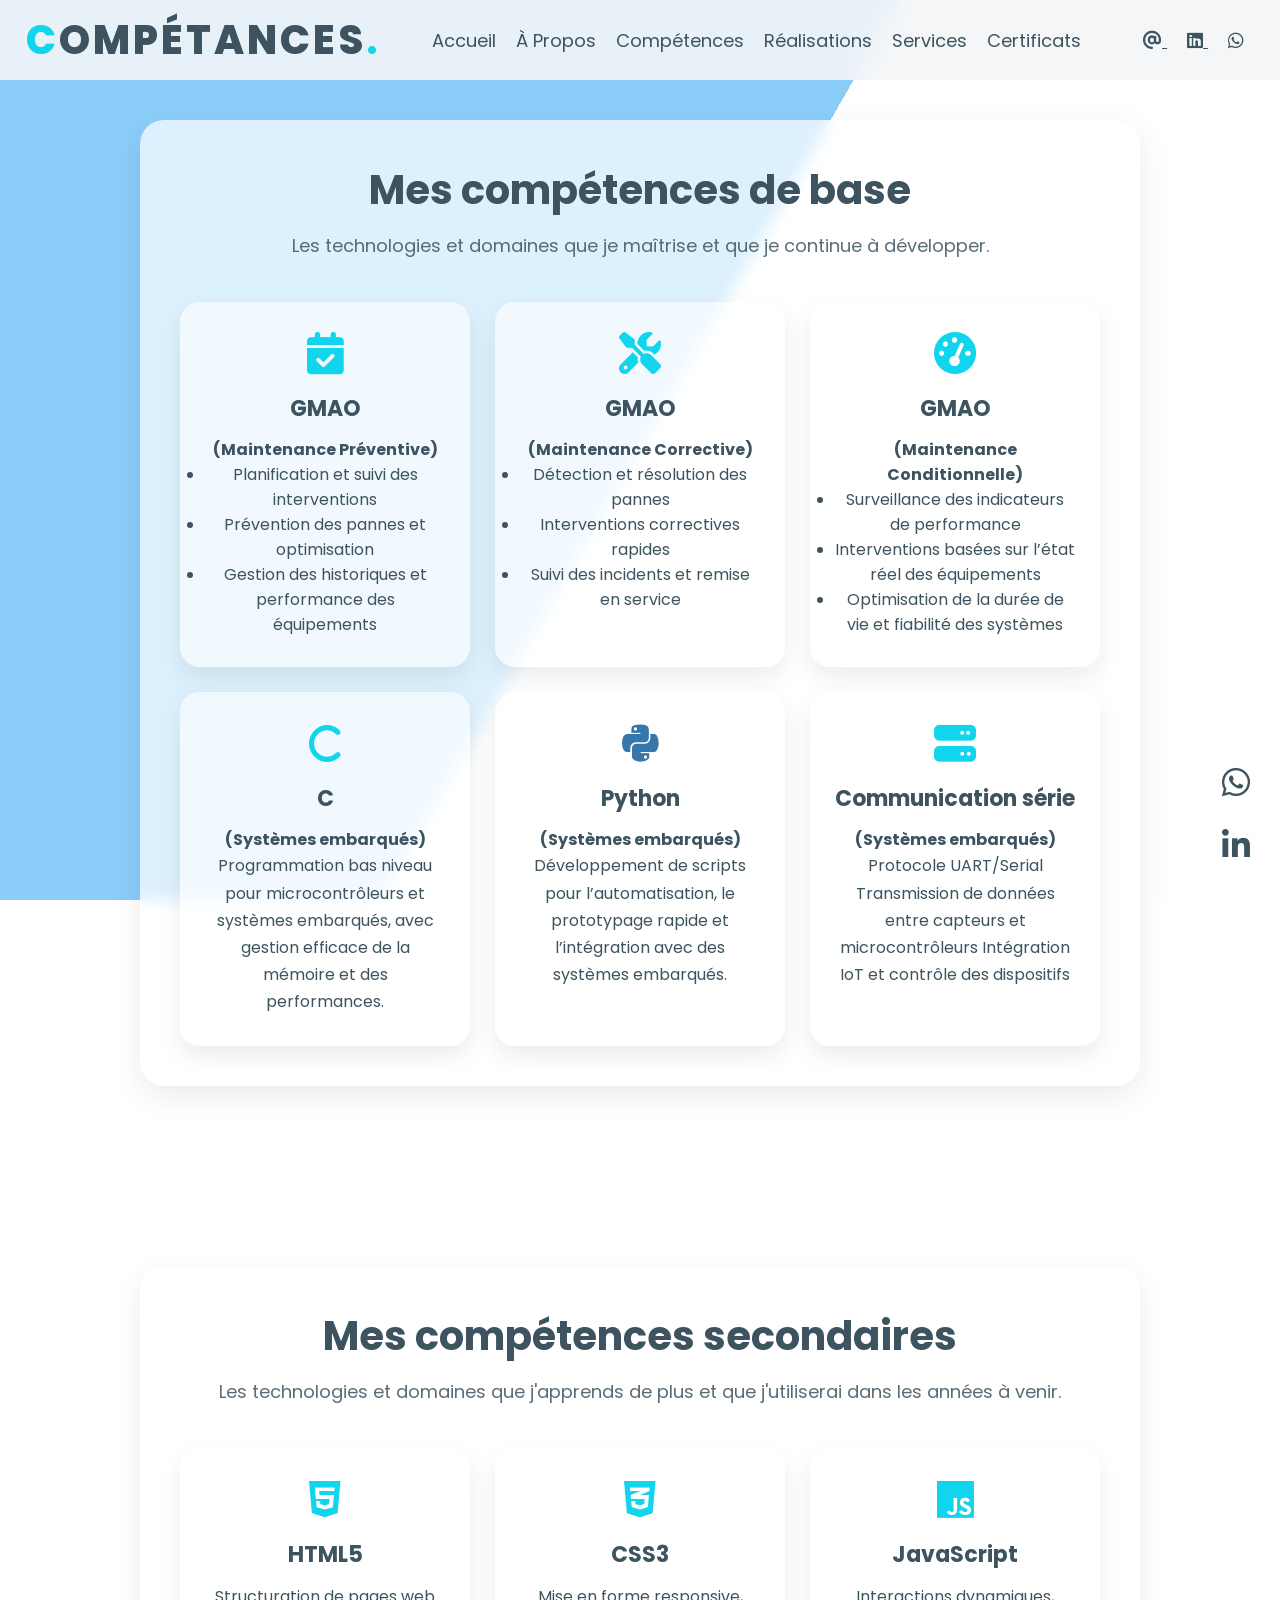
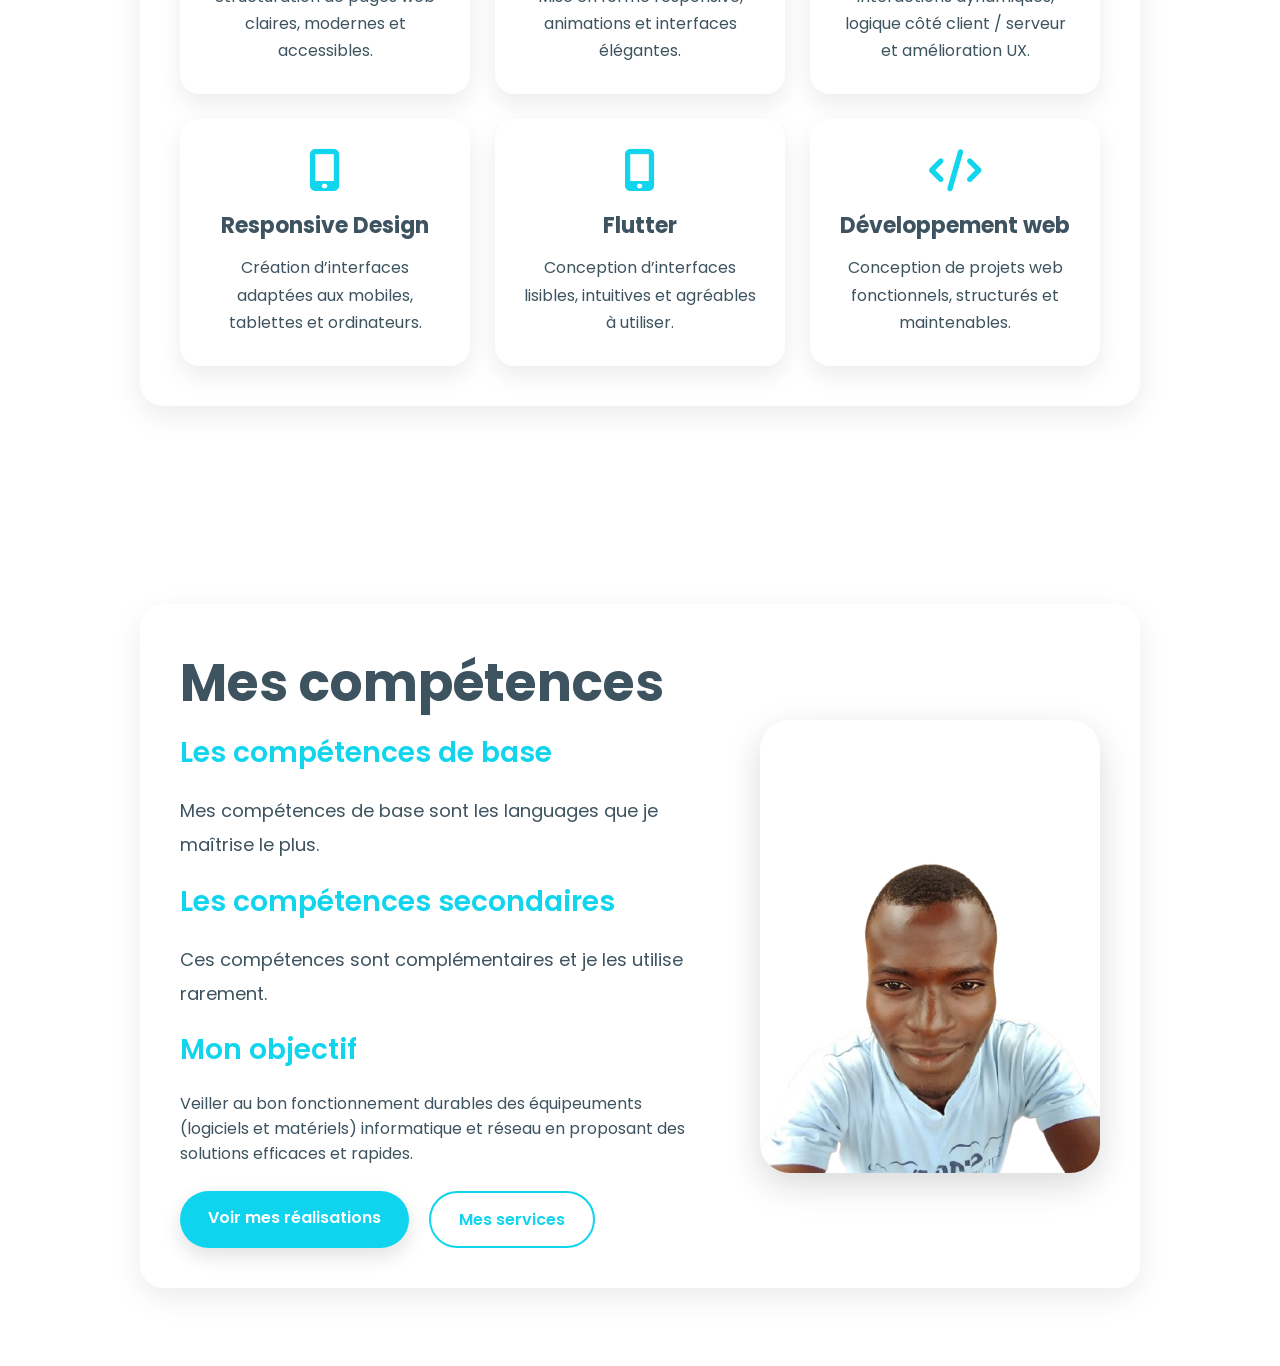
==== competances.html @ d9d0c443 "Initial commit" ====
<!DOCTYPE html>
<html lang="fr">
    <head>
        <meta charset="UTF-8">
        <meta name="viewport" content="width=device-width, initial-scale=1.0">
        <title>Mes compétences</title>

        <link rel="stylesheet"
            href="https://cdnjs.cloudflare.com/ajax/libs/font-awesome/6.4.2/css/all.min.css">
        <link rel="stylesheet" href="style_competances.css">
    </head>
    <body>
        <div class="bg"></div>
        <div class="bg bg2"></div>
        <div class="bg bg3"></div>
        <header class="entete">
            <div class="logo"><span>C</span>ompétances<b>.</b></div>

            <ul class="menu">
                <li><a href="home.html">Accueil</a></li>
                <li><a href="a_Propos.html">À Propos</a></li>
                <li><a href="competances.html">Compétences</a></li>
                <li><a href="realisation.html">Réalisations</a></li>
                <li><a href="services.html">Services</a></li>
                <li><a href="preuves.html">Certificats</a></li>
            </ul>

            <div class="reseaux">
                <a href="https://mail.google.com/mail" aria-label="Email">
                    <i class="fa-solid fa-at"></i>
                </a>
                <a
                    href="https://www.linkedin.com/in/assiongbon-aim%C3%A9-kpodar-089682370"
                    aria-label="LinkedIn">
                    <i class="fab fa-linkedin"></i>
                </a>
                <a href="https://wa.me/97953754/" aria-label="WhatsApp">
                    <i class="fab fa-whatsapp"></i>
                </a>
            </div>
        </header>
        <ul class="liens-flottants">
            <li>
                <a href="https://wa.me/97953754/" aria-label="WhatsApp">
                    <i class="fa-brands fa-whatsapp whatsapp"></i>
                </a>
            </li>
            <li>
                <a
                    href="https://www.linkedin.com/in/assiongbon-aim%C3%A9-kpodar-089682370"
                    aria-label="LinkedIn">
                    <i class="fa-brands fa-linkedin-in"></i>
                </a>
            </li>
        </ul>
        <main class="container">
            <section id="competences" class="section">
                <div class="content">
                    <div class="titre-section">
                        <h2>Mes compétences de base</h2>
                        <p>Les technologies et domaines que je maîtrise et que
                            je continue à développer.</p>
                    </div>
                    <div class="grille-competences">

                        <div class="carte-competence">
                            <i class="fas fa-calendar-check"></i>
                            <h3>GMAO <h4>(Maintenance Préventive)</h4></h3>
                            <ul>
                                <li>Planification et suivi des
                                    interventions</li>
                                <li>Prévention des pannes et optimisation</li>
                                <li>Gestion des historiques et performance des
                                    équipements</li>
                            </ul>
                        </div>

                        <div class="carte-competence">
                            <i class="fas fa-tools"></i>
                            <h3>GMAO <h4>(Maintenance Corrective)</h4></h3>
                            <ul>
                                <li>Détection et résolution des pannes</li>
                                <li>Interventions correctives rapides</li>
                                <li>Suivi des incidents et remise en
                                    service</li>
                            </ul>
                        </div>

                        <div class="carte-competence">
                            <i class="fas fa-tachometer-alt"></i>
                            <h3>GMAO<h4>(Maintenance Conditionnelle)</h4></h3>
                            <ul>
                                <li>Surveillance des indicateurs de
                                    performance</li>
                                <li>Interventions basées sur l’état réel des
                                    équipements</li>
                                <li>Optimisation de la durée de vie et fiabilité
                                    des
                                    systèmes</li>
                            </ul>
                        </div>
                        <div class="carte-competence">
                            <i class="fa-solid fa-c"></i>
                            <h3>C <h4>(Systèmes embarqués)</h4></h3>
                            <p>
                                Programmation bas niveau pour microcontrôleurs
                                et systèmes embarqués,
                                avec gestion efficace de la mémoire et des
                                performances.
                            </p>
                        </div>

                        <div class="carte-competence">
                            <i class="fa-brands fa-python"></i>
                            <h3>Python <h4>(Systèmes embarqués)</h4></h3>
                            <p>
                                Développement de scripts pour
                                l’automatisation,
                                le prototypage rapide et l’intégration avec des
                                systèmes embarqués.
                            </p>
                        </div>

                        <div class="carte-competence">
                            <i class="fas fa-server"></i>
                            <h3>Communication série<h4>(Systèmes
                                    embarqués)</h4></h3>
                            <p>Protocole UART/Serial
                                Transmission de données entre capteurs et
                                microcontrôleurs
                                Intégration IoT et contrôle des dispositifs</p>
                        </div>
                    </div>
                </div>
            </section>
            <section id="competences" class="section">
                <div class="content">
                    <div class="titre-section">
                        <h2>Mes compétences secondaires</h2>
                        <p>Les technologies et domaines que j'apprends de plus
                            et que
                            j'utiliserai dans les années à venir.</p>
                    </div>
                    <div class="grille-competences">
                        <div class="carte-competence">
                            <i class="fa-brands fa-html5"></i>
                            <h3>HTML5</h3>
                            <p>Structuration de pages web claires, modernes et
                                accessibles.</p>
                        </div>
                        <div class="carte-competence">
                            <i class="fa-brands fa-css3-alt"></i>
                            <h3>CSS3</h3>
                            <p>Mise en forme responsive, animations et
                                interfaces élégantes.</p>
                        </div>
                        <div class="carte-competence">
                            <i class="fa-brands fa-js"></i>
                            <h3>JavaScript</h3>
                            <p>Interactions dynamiques, logique côté client /
                                serveur et
                                amélioration UX.</p>
                        </div>
                        <div class="carte-competence">
                            <i class="fa-solid fa-mobile-screen-button"></i>
                            <h3>Responsive Design</h3>
                            <p>Création d’interfaces adaptées aux mobiles,
                                tablettes et ordinateurs.</p>
                        </div>
                        <div class="carte-competence">
                            <i class="fas fa-mobile-alt"></i>
                            <h3>Flutter</h3>
                            <p>Conception d’interfaces lisibles, intuitives et
                                agréables à utiliser.</p>
                        </div>
                        <div class="carte-competence">
                            <i class="fa-solid fa-code"></i>
                            <h3>Développement web</h3>
                            <p>Conception de projets web fonctionnels,
                                structurés et maintenables.</p>
                        </div>
                    </div>
                </div>
            </section>
            <section id="apropos" class="section corps_apropos">
                <div class="content hero-apropos">
                    <div class="texte-apropos">
                        <h1>Mes compétences</h1>
                        <h2>Les compétences de base </h2>
                        <p>
                            Mes compétences de base sont les languages que je
                            maîtrise
                            le plus.
                        </p>
                        <h2>Les compétences secondaires </h2>
                        <p>
                            Ces compétences sont complémentaires et je les
                            utilise
                            rarement.
                        </p>
                        <p>
                            <h2> Mon objectif</h2> Veiller au bon fonctionnement
                            durables des équipeuments (logiciels et matériels)
                            informatique et réseau en proposant des solutions
                            efficaces et rapides.
                        </p>
                        <div class="boutons-apropos">
                            <a href="realisation.html"
                                class="btn-principal">Voir mes réalisations</a>
                            <a href="services.html" class="btn-secondaire">Mes
                                services</a>
                        </div>
                    </div>
                    <div class="image-apropos">
                        <img src="images/-Aimé-.png"
                            alt="Photo de présentation">
                    </div>
                </div>
            </section>
        </main>
    </body>
</html>
---- style_competances.css ----
@import url('https://fonts.googleapis.com/css2?family=Poppins:wght@400;600;900&display=swap');

:root {
    --my-color-gris: #f3f5f8;
    --my-color-gris-fonce: #3d535f;
    --my-color-bleu-ciel: hsla(187, 90%, 49%, 0.979);
    --my-color-blanc: #ffffff;
}

* {
    margin: 0;
    padding: 0;
    box-sizing: border-box;
    font-family: 'Poppins', sans-serif;
}

html {
    scroll-behavior: smooth;
}

body {
    background: transparent;
    color: var(--my-color-gris-fonce);
    overflow-x: hidden;
}

.container {
    width: 100%;
    max-width: 1500px;
    margin: 0 auto;
    min-height: 100vh;
}

/* HEADER */
.entete {
    position: fixed;
    top: 0;
    left: 0;
    width: 100%;
    height: 80px;
    display: flex;
    justify-content: space-around;
    align-items: center;
    background-color: rgba(243, 245, 248, 0.9);
    backdrop-filter: blur(10px);
    z-index: 1000;
}

.logo {
    font-size: 40px;
    font-weight: 780;
    color: var(--my-color-gris-fonce);
    letter-spacing: 3px;
    text-transform: uppercase;
}

.logo span,
.logo b {
    color: var(--my-color-bleu-ciel);
}

.menu {
    display: flex;
    gap: 20px;
    list-style: none;
}

.menu a {
    text-decoration: none;
    color: var(--my-color-gris-fonce);
    font-size: 18px;
    transition: 0.3s ease;
}

.menu a:hover,
.reseaux a:hover {
    color: var(--my-color-bleu-ciel);
}

.reseaux a {
    color: var(--my-color-gris-fonce);
    margin: 0 10px;
    font-size: 18px;
    transition: 0.3s ease;
}

/* SECTION */
.section {
    min-height: 100vh;
    display: flex;
    align-items: center;
    justify-content: center;
    padding: 120px 8% 60px;
    position: relative;
}

.content {
    width: 100%;
    max-width: 1000px;
    background: rgba(255, 255, 255, 0.7);
    backdrop-filter: blur(8px);
    border-radius: 24px;
    padding: 40px;
    box-shadow: 0 10px 30px rgba(0, 0, 0, 0.08);
}

.content h1 {
    font-size: 48px;
    margin-bottom: 20px;
    color: var(--my-color-gris-fonce);
}

.content p {
    font-size: 18px;
    line-height: 1.8;
}

/* LIENS FLOTTANTS */
.liens-flottants {
    position: fixed;
    right: 30px;
    bottom: 30px;
    list-style: none;
    z-index: 1001;
}

.liens-flottants li {
    margin-top: 15px;
}

.liens-flottants a {
    font-size: 2rem;
    color: var(--my-color-gris-fonce);
    transition: 0.3s ease;
}

.liens-flottants a:hover {
    color: var(--my-color-bleu-ciel);
}

/* FOND ANIME */
.bg {
    animation: slide 3s ease-in-out infinite alternate;
    background-image: linear-gradient(-60deg, #fff 50%, hsla(204, 90%, 72%, 0.938) 50%);
    bottom: 0;
    left: -70%;
    opacity: .5;
    position: fixed;
    right: -70%;
    top: 0;
    z-index: -1;
}

.bg2 {
    animation-direction: alternate-reverse;
    animation-duration: 4s;
}

.bg3 {
    animation-duration: 5s;
}

@keyframes slide {
    0% {
        transform: translateX(-25%);
    }
    100% {
        transform: translateX(25%);
    }
}

.hero-apropos {
    display: flex;
    align-items: center;
    justify-content: space-between;
    gap: 60px;
    flex-wrap: wrap;
}

.texte-apropos {
    flex: 1 1 500px;
}

.texte-apropos h1 {
    font-size: 52px;
    margin-bottom: 10px;
    color: var(--my-color-gris-fonce);
}

.texte-apropos h2 {
    font-size: 28px;
    margin-bottom: 20px;
    color: var(--my-color-bleu-ciel);
    font-weight: 600;
}

.texte-apropos p {
    font-size: 18px;
    line-height: 1.9;
    margin-bottom: 18px;
    color: var(--my-color-gris-fonce);
}

.boutons-apropos {
    display: flex;
    gap: 20px;
    flex-wrap: wrap;
    margin-top: 25px;
}

.btn-principal,
.btn-secondaire {
    display: inline-block;
    padding: 14px 28px;
    border-radius: 40px;
    text-decoration: none;
    font-size: 16px;
    font-weight: 600;
    transition: 0.3s ease;
}

.btn-principal {
    background: var(--my-color-bleu-ciel);
    color: white;
    box-shadow: 0 8px 20px rgba(0, 0, 0, 0.12);
}

.btn-principal:hover {
    transform: translateY(-3px);
}

.btn-secondaire {
    border: 2px solid var(--my-color-bleu-ciel);
    color: var(--my-color-bleu-ciel);
    background: transparent;
}

.btn-secondaire:hover {
    background: var(--my-color-bleu-ciel);
    color: white;
}

.image-apropos {
    flex: 1 1 320px;
    display: flex;
    justify-content: center;
}

.image-apropos img {
    width: 100%;
    max-width: 350px;
    border-radius: 30px;
    object-fit: cover;
    box-shadow: 0 12px 35px rgba(0, 0, 0, 0.15);
}

.titre-section {
    text-align: center;
    margin-bottom: 40px;
}

.titre-section h2 {
    font-size: 40px;
    color: var(--my-color-gris-fonce);
    margin-bottom: 10px;
}

.titre-section p {
    font-size: 18px;
    color: var(--my-color-gris-fonce);
    opacity: 0.85;
}

.timeline {
    display: flex;
    flex-direction: column;
    gap: 25px;
    max-width: 900px;
    margin: 0 auto;
}

.etape {
    display: flex;
    gap: 25px;
    align-items: flex-start;
    background: rgba(255, 255, 255, 0.55);
    border-left: 5px solid var(--my-color-bleu-ciel);
    border-radius: 18px;
    padding: 25px;
    box-shadow: 0 8px 24px rgba(0, 0, 0, 0.08);
}

.etape-date {
    min-width: 110px;
    font-size: 20px;
    font-weight: 700;
    color: var(--my-color-bleu-ciel);
}

.etape-contenu h3 {
    font-size: 22px;
    margin-bottom: 10px;
    color: var(--my-color-gris-fonce);
}

.etape-contenu p {
    font-size: 17px;
    line-height: 1.8;
    color: var(--my-color-gris-fonce);
}

.grille-competences {
    display: grid;
    grid-template-columns: repeat(auto-fit, minmax(220px, 1fr));
    gap: 25px;
    margin-top: 20px;
}

.carte-competence {
    background: rgba(255, 255, 255, 0.6);
    border-radius: 20px;
    padding: 30px 25px;
    text-align: center;
    box-shadow: 0 10px 25px rgba(0, 0, 0, 0.08);
    transition: transform 0.3s ease, box-shadow 0.3s ease;
}

.carte-competence:hover {
    transform: translateY(-8px);
    box-shadow: 0 14px 30px rgba(0, 0, 0, 0.12);
}

.carte-competence i {
    font-size: 42px;
    color: var(--my-color-bleu-ciel);
    margin-bottom: 18px;
}

.carte-competence h3 {
    font-size: 22px;
    color: var(--my-color-gris-fonce);
    margin-bottom: 12px;
}

.carte-competence p {
    font-size: 16px;
    line-height: 1.7;
    color: var(--my-color-gris-fonce);
}

.carte-competence i.fa-microchip {
    color: #ff7a18;
}

.carte-competence i.fa-python {
    color: #3776AB;
}
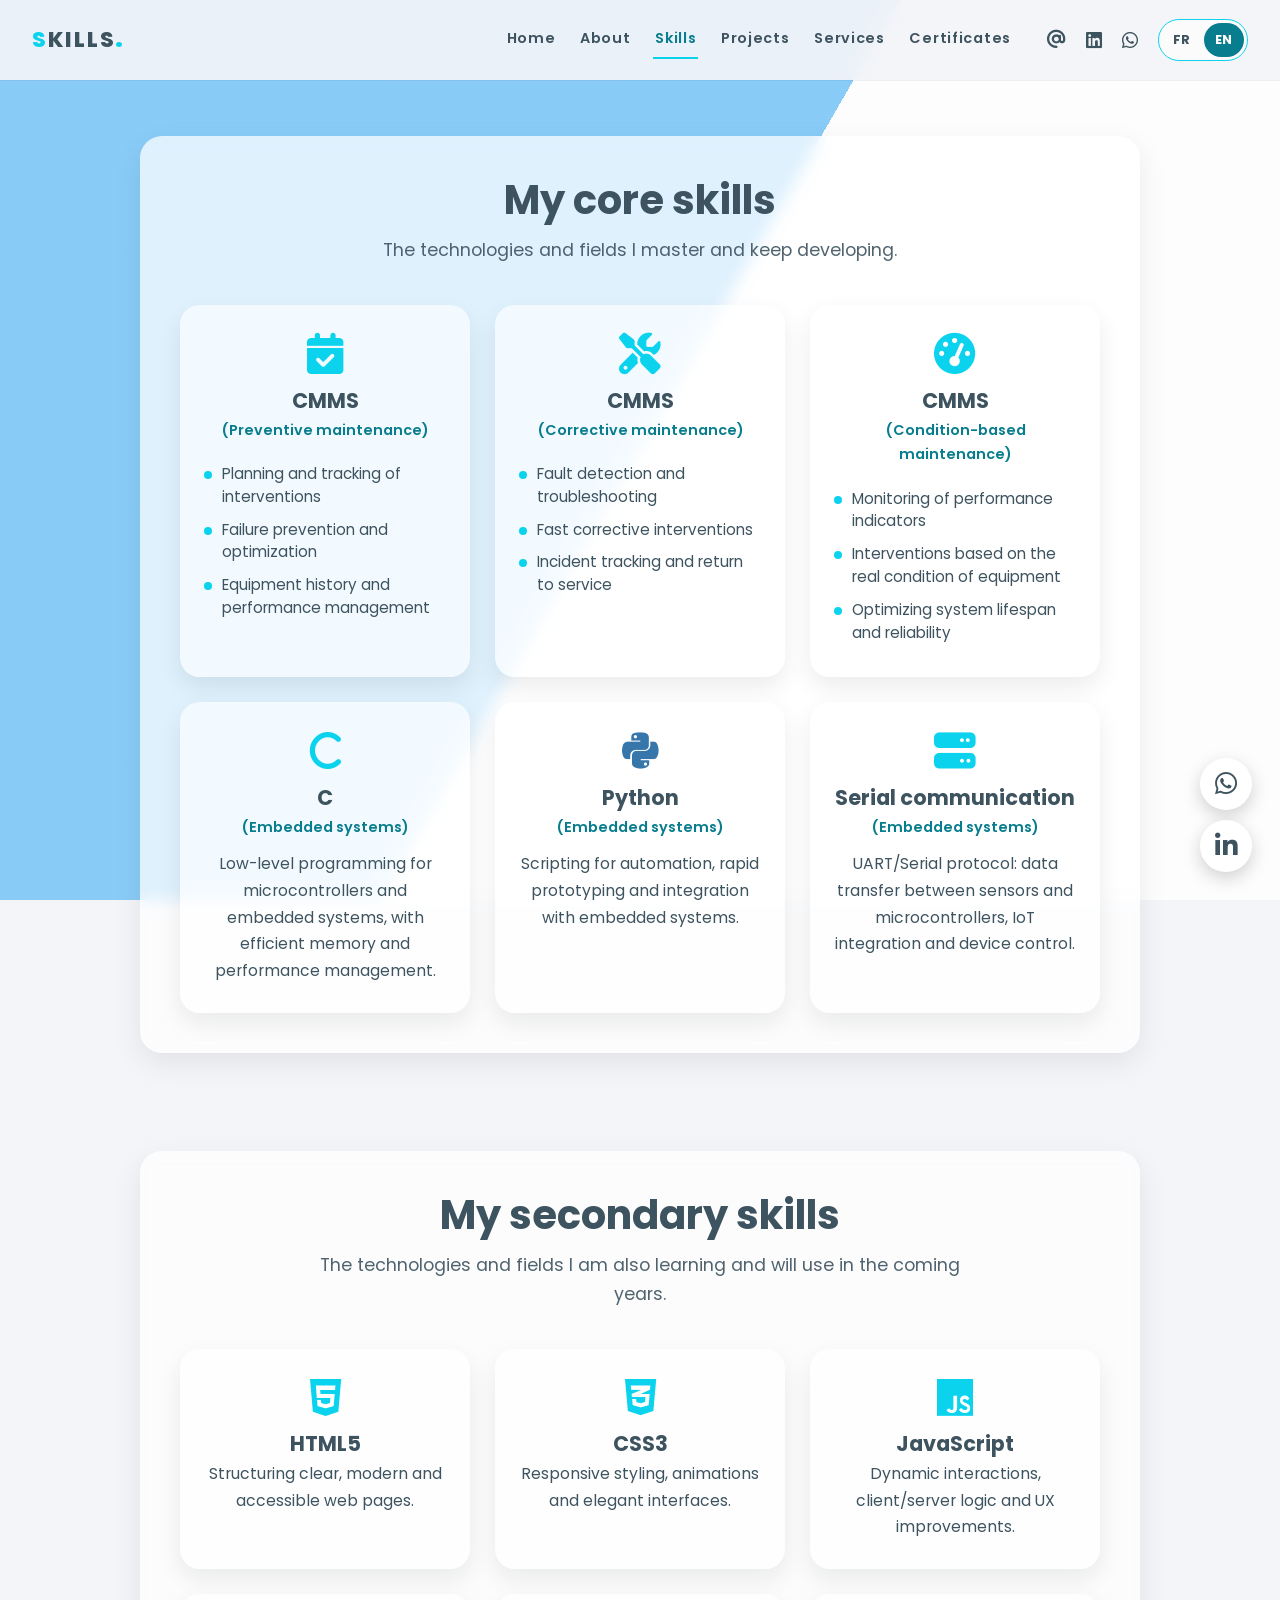
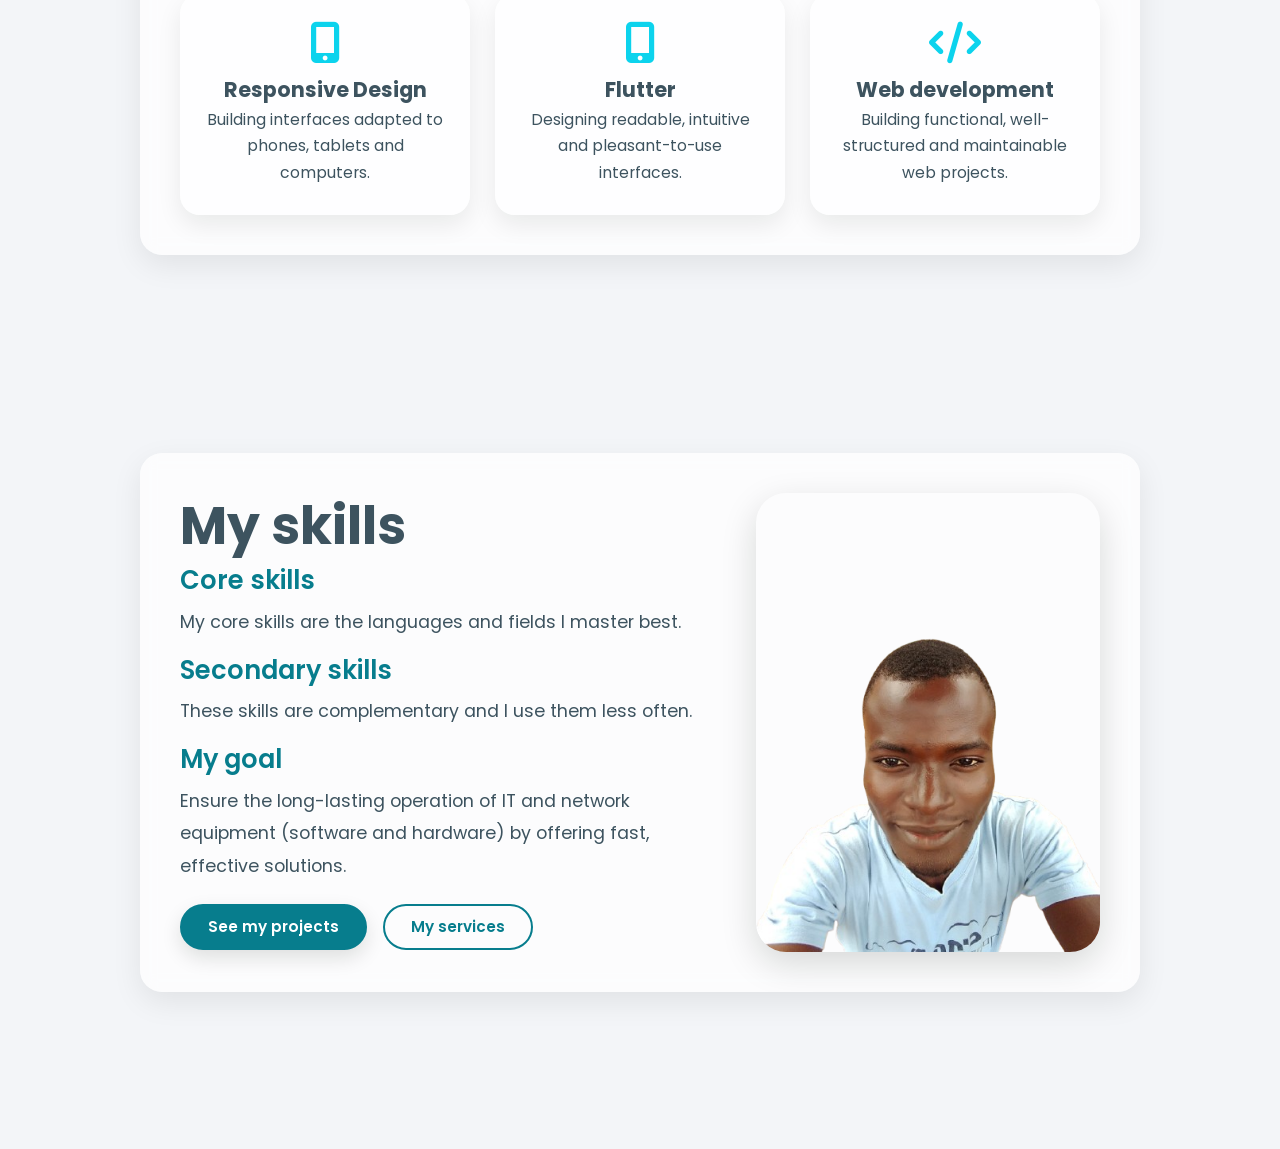
==== commit 96a0039c: "Initial commit" ====
--- a/competances.html
+++ b/competances.html
@@ -1,222 +1,186 @@
 <!DOCTYPE html>
 <html lang="fr">
-    <head>
-        <meta charset="UTF-8">
-        <meta name="viewport" content="width=device-width, initial-scale=1.0">
-        <title>Mes compétences</title>
+<head>
+    <meta charset="UTF-8">
+    <meta name="viewport" content="width=device-width, initial-scale=1">
+    <meta name="theme-color" content="#f3f5f8">
+    <title>Mes compétences</title>
+    <link rel="preconnect" href="https://fonts.googleapis.com">
+    <link rel="preconnect" href="https://fonts.gstatic.com" crossorigin>
+    <link rel="stylesheet" href="https://fonts.googleapis.com/css2?family=Poppins:wght@400;600;800&display=swap">
+    <link rel="stylesheet" href="https://cdnjs.cloudflare.com/ajax/libs/font-awesome/6.4.2/css/all.min.css">
+    <link rel="stylesheet" href="css/site.css">
+</head>
+<body data-page="skills">
 
-        <link rel="stylesheet"
-            href="https://cdnjs.cloudflare.com/ajax/libs/font-awesome/6.4.2/css/all.min.css">
-        <link rel="stylesheet" href="style_competances.css">
-    </head>
-    <body>
-        <div class="bg"></div>
-        <div class="bg bg2"></div>
-        <div class="bg bg3"></div>
-        <header class="entete">
-            <div class="logo"><span>C</span>ompétances<b>.</b></div>
+    <a class="skip-link" href="#main" data-i18n="skip">Aller au contenu</a>
 
-            <ul class="menu">
-                <li><a href="home.html">Accueil</a></li>
-                <li><a href="a_Propos.html">À Propos</a></li>
-                <li><a href="competances.html">Compétences</a></li>
-                <li><a href="realisation.html">Réalisations</a></li>
-                <li><a href="services.html">Services</a></li>
-                <li><a href="preuves.html">Certificats</a></li>
-            </ul>
+    <div class="bg"></div>
+    <div class="bg bg2"></div>
+    <div class="bg bg3"></div>
 
-            <div class="reseaux">
-                <a href="https://mail.google.com/mail" aria-label="Email">
-                    <i class="fa-solid fa-at"></i>
-                </a>
-                <a
-                    href="https://www.linkedin.com/in/assiongbon-aim%C3%A9-kpodar-089682370"
-                    aria-label="LinkedIn">
-                    <i class="fab fa-linkedin"></i>
-                </a>
-                <a href="https://wa.me/97953754/" aria-label="WhatsApp">
-                    <i class="fab fa-whatsapp"></i>
-                </a>
+    <header class="entete">
+        <nav class="nav" data-i18n-aria="aria_nav" aria-label="Navigation principale">
+            <a class="logo" href="home.html" data-logo="logo_skills"><span>C</span>ompétences<b>.</b></a>
+
+            <div class="menu-panel" id="menu-panel">
+                <ul class="menu">
+                    <li><a href="home.html" data-i18n="nav_home">Accueil</a></li>
+                    <li><a href="a_Propos.html" data-i18n="nav_about">À propos</a></li>
+                    <li><a href="competances.html" aria-current="page" data-i18n="nav_skills">Compétences</a></li>
+                    <li><a href="realisation.html" data-i18n="nav_projects">Réalisations</a></li>
+                    <li><a href="services.html" data-i18n="nav_services">Services</a></li>
+                    <li><a href="preuves.html" data-i18n="nav_certs">Certificats</a></li>
+                </ul>
+                <div class="reseaux">
+                    <a href="mailto:assiongbonaimekpodar@gmail.com" aria-label="Email"><i class="fa-solid fa-at" aria-hidden="true"></i><span class="label">Email</span></a>
+                    <a href="https://www.linkedin.com/in/assiongbon-aim%C3%A9-kpodar-089682370" target="_blank" rel="noopener" aria-label="LinkedIn"><i class="fab fa-linkedin" aria-hidden="true"></i><span class="label">LinkedIn</span></a>
+                    <a href="https://wa.me/22897953754" target="_blank" rel="noopener" aria-label="WhatsApp"><i class="fab fa-whatsapp" aria-hidden="true"></i><span class="label">WhatsApp</span></a>
+                </div>
             </div>
-        </header>
-        <ul class="liens-flottants">
-            <li>
-                <a href="https://wa.me/97953754/" aria-label="WhatsApp">
-                    <i class="fa-brands fa-whatsapp whatsapp"></i>
-                </a>
-            </li>
-            <li>
-                <a
-                    href="https://www.linkedin.com/in/assiongbon-aim%C3%A9-kpodar-089682370"
-                    aria-label="LinkedIn">
-                    <i class="fa-brands fa-linkedin-in"></i>
-                </a>
-            </li>
-        </ul>
-        <main class="container">
-            <section id="competences" class="section">
-                <div class="content">
-                    <div class="titre-section">
-                        <h2>Mes compétences de base</h2>
-                        <p>Les technologies et domaines que je maîtrise et que
-                            je continue à développer.</p>
+
+            <div class="lang" role="group" data-i18n-aria="aria_lang" aria-label="Langue">
+                <button type="button" data-lang="fr" aria-pressed="true">FR</button>
+                <button type="button" data-lang="en" aria-pressed="false">EN</button>
+            </div>
+
+            <button class="burger" type="button" aria-controls="menu-panel" aria-expanded="false" data-i18n-aria="aria_menu_open" aria-label="Ouvrir le menu">
+                <span></span><span></span><span></span>
+            </button>
+        </nav>
+    </header>
+
+    <ul class="liens-flottants">
+        <li><a href="https://wa.me/22897953754" target="_blank" rel="noopener" aria-label="WhatsApp"><i class="fa-brands fa-whatsapp" aria-hidden="true"></i></a></li>
+        <li><a href="https://www.linkedin.com/in/assiongbon-aim%C3%A9-kpodar-089682370" target="_blank" rel="noopener" aria-label="LinkedIn"><i class="fa-brands fa-linkedin-in" aria-hidden="true"></i></a></li>
+    </ul>
+
+    <main id="main" class="container">
+
+        <section id="competences" class="section">
+            <div class="content">
+                <div class="titre-section">
+                        <h2 data-i18n="sk_core">Mes compétences de base</h2>
+                        <p data-i18n="sk_core_p">Les technologies et domaines que je maîtrise et que je continue à développer.</p>
                     </div>
-                    <div class="grille-competences">
+                <div class="grille-competences">
+                    <article class="carte-competence">
+                        <i class="fas fa-calendar-check" aria-hidden="true"></i>
+                        <h3 data-i18n="t_gmao">GMAO</h3>
+                        <p class="sub" data-i18n="sub_prev">(Maintenance préventive)</p>
+                        <ul>
+                            <li data-i18n="it_prev_1">Planification et suivi des interventions</li>
+                            <li data-i18n="it_prev_2">Prévention des pannes et optimisation</li>
+                            <li data-i18n="it_prev_3">Gestion des historiques et de la performance des équipements</li>
+                        </ul>
+                    </article>
+                    <article class="carte-competence">
+                        <i class="fas fa-tools" aria-hidden="true"></i>
+                        <h3 data-i18n="t_gmao">GMAO</h3>
+                        <p class="sub" data-i18n="sub_corr">(Maintenance corrective)</p>
+                        <ul>
+                            <li data-i18n="it_corr_1">Détection et résolution des pannes</li>
+                            <li data-i18n="it_corr_2">Interventions correctives rapides</li>
+                            <li data-i18n="it_corr_3">Suivi des incidents et remise en service</li>
+                        </ul>
+                    </article>
+                    <article class="carte-competence">
+                        <i class="fas fa-tachometer-alt" aria-hidden="true"></i>
+                        <h3 data-i18n="t_gmao">GMAO</h3>
+                        <p class="sub" data-i18n="sub_cond">(Maintenance conditionnelle)</p>
+                        <ul>
+                            <li data-i18n="it_cond_1">Surveillance des indicateurs de performance</li>
+                            <li data-i18n="it_cond_2">Interventions basées sur l’état réel des équipements</li>
+                            <li data-i18n="it_cond_3">Optimisation de la durée de vie et de la fiabilité des systèmes</li>
+                        </ul>
+                    </article>
+                    <article class="carte-competence">
+                        <i class="fa-solid fa-c" aria-hidden="true"></i>
+                        <h3 data-i18n="t_c">C</h3>
+                        <p class="sub" data-i18n="sub_emb">(Systèmes embarqués)</p>
+                        <p data-i18n="tx_c">Programmation bas niveau pour microcontrôleurs et systèmes embarqués, avec une gestion efficace de la mémoire et des performances.</p>
+                    </article>
+                    <article class="carte-competence">
+                        <i class="fa-brands fa-python" aria-hidden="true"></i>
+                        <h3 data-i18n="t_python">Python</h3>
+                        <p class="sub" data-i18n="sub_emb">(Systèmes embarqués)</p>
+                        <p data-i18n="tx_python">Développement de scripts pour l’automatisation, le prototypage rapide et l’intégration avec des systèmes embarqués.</p>
+                    </article>
+                    <article class="carte-competence">
+                        <i class="fas fa-server" aria-hidden="true"></i>
+                        <h3 data-i18n="t_serial">Communication série</h3>
+                        <p class="sub" data-i18n="sub_emb">(Systèmes embarqués)</p>
+                        <p data-i18n="tx_serial">Protocole UART/Serial : transmission de données entre capteurs et microcontrôleurs, intégration IoT et contrôle des dispositifs.</p>
+                    </article>
+                </div>
+            </div>
+        </section>
 
-                        <div class="carte-competence">
-                            <i class="fas fa-calendar-check"></i>
-                            <h3>GMAO <h4>(Maintenance Préventive)</h4></h3>
-                            <ul>
-                                <li>Planification et suivi des
-                                    interventions</li>
-                                <li>Prévention des pannes et optimisation</li>
-                                <li>Gestion des historiques et performance des
-                                    équipements</li>
-                            </ul>
+        <section id="secondaires" class="section">
+            <div class="content">
+                <div class="titre-section">
+                        <h2 data-i18n="sk_second">Mes compétences secondaires</h2>
+                        <p data-i18n="sk_second_p">Les technologies et domaines que j’apprends en plus et que j’utiliserai dans les années à venir.</p>
+                    </div>
+                <div class="grille-competences">
+                    <article class="carte-competence">
+                        <i class="fa-brands fa-html5" aria-hidden="true"></i>
+                        <h3 data-i18n="t_html">HTML5</h3>
+                        <p data-i18n="tx_html">Structuration de pages web claires, modernes et accessibles.</p>
+                    </article>
+                    <article class="carte-competence">
+                        <i class="fa-brands fa-css3-alt" aria-hidden="true"></i>
+                        <h3 data-i18n="t_css">CSS3</h3>
+                        <p data-i18n="tx_css">Mise en forme responsive, animations et interfaces élégantes.</p>
+                    </article>
+                    <article class="carte-competence">
+                        <i class="fa-brands fa-js" aria-hidden="true"></i>
+                        <h3 data-i18n="t_js">JavaScript</h3>
+                        <p data-i18n="tx_js">Interactions dynamiques, logique côté client / serveur et amélioration de l’UX.</p>
+                    </article>
+                    <article class="carte-competence">
+                        <i class="fa-solid fa-mobile-screen-button" aria-hidden="true"></i>
+                        <h3 data-i18n="t_resp">Responsive Design</h3>
+                        <p data-i18n="tx_resp">Création d’interfaces adaptées aux mobiles, tablettes et ordinateurs.</p>
+                    </article>
+                    <article class="carte-competence">
+                        <i class="fas fa-mobile-alt" aria-hidden="true"></i>
+                        <h3 data-i18n="t_flutter">Flutter</h3>
+                        <p data-i18n="tx_flutter">Conception d’interfaces lisibles, intuitives et agréables à utiliser.</p>
+                    </article>
+                    <article class="carte-competence">
+                        <i class="fa-solid fa-code" aria-hidden="true"></i>
+                        <h3 data-i18n="t_webdev">Développement web</h3>
+                        <p data-i18n="tx_webdev">Conception de projets web fonctionnels, structurés et maintenables.</p>
+                    </article>
+                </div>
+            </div>
+        </section>
+
+        <section id="apropos" class="section">
+            <div class="content hero-apropos">
+                <div class="texte-apropos">
+                    <h1 data-i18n="skills_h1">Mes compétences</h1>
+                    <h2 data-i18n="skills_h2a">Les compétences de base</h2>
+                    <p data-i18n="skills_pa">Mes compétences de base sont les langages et domaines que je maîtrise le mieux.</p>
+                    <h2 data-i18n="skills_h2b">Les compétences secondaires</h2>
+                    <p data-i18n="skills_pb">Ces compétences sont complémentaires et je les utilise plus rarement.</p>
+                    <h2 data-i18n="skills_h2c">Mon objectif</h2>
+                    <p data-i18n="skills_pc">Veiller au bon fonctionnement durable des équipements informatiques et réseaux (logiciels et matériels) en proposant des solutions efficaces et rapides.</p>
+                    <div class="boutons-apropos">
+                            <a class="btn-principal" href="realisation.html" data-i18n="btn_see_projects">Voir mes réalisations</a>
+                            <a class="btn-secondaire" href="services.html" data-i18n="btn_my_services">Mes services</a>
                         </div>
+                </div>
+                <div class="image-apropos">
+                    <img src="images/-Aimé-.png" loading="lazy" decoding="async" data-i18n-alt="alt_portrait" alt="Portrait de KPODAR Assiongbon Aimé">
+                </div>
+            </div>
+        </section>
 
-                        <div class="carte-competence">
-                            <i class="fas fa-tools"></i>
-                            <h3>GMAO <h4>(Maintenance Corrective)</h4></h3>
-                            <ul>
-                                <li>Détection et résolution des pannes</li>
-                                <li>Interventions correctives rapides</li>
-                                <li>Suivi des incidents et remise en
-                                    service</li>
-                            </ul>
-                        </div>
+    </main>
 
-                        <div class="carte-competence">
-                            <i class="fas fa-tachometer-alt"></i>
-                            <h3>GMAO<h4>(Maintenance Conditionnelle)</h4></h3>
-                            <ul>
-                                <li>Surveillance des indicateurs de
-                                    performance</li>
-                                <li>Interventions basées sur l’état réel des
-                                    équipements</li>
-                                <li>Optimisation de la durée de vie et fiabilité
-                                    des
-                                    systèmes</li>
-                            </ul>
-                        </div>
-                        <div class="carte-competence">
-                            <i class="fa-solid fa-c"></i>
-                            <h3>C <h4>(Systèmes embarqués)</h4></h3>
-                            <p>
-                                Programmation bas niveau pour microcontrôleurs
-                                et systèmes embarqués,
-                                avec gestion efficace de la mémoire et des
-                                performances.
-                            </p>
-                        </div>
-
-                        <div class="carte-competence">
-                            <i class="fa-brands fa-python"></i>
-                            <h3>Python <h4>(Systèmes embarqués)</h4></h3>
-                            <p>
-                                Développement de scripts pour
-                                l’automatisation,
-                                le prototypage rapide et l’intégration avec des
-                                systèmes embarqués.
-                            </p>
-                        </div>
-
-                        <div class="carte-competence">
-                            <i class="fas fa-server"></i>
-                            <h3>Communication série<h4>(Systèmes
-                                    embarqués)</h4></h3>
-                            <p>Protocole UART/Serial
-                                Transmission de données entre capteurs et
-                                microcontrôleurs
-                                Intégration IoT et contrôle des dispositifs</p>
-                        </div>
-                    </div>
-                </div>
-            </section>
-            <section id="competences" class="section">
-                <div class="content">
-                    <div class="titre-section">
-                        <h2>Mes compétences secondaires</h2>
-                        <p>Les technologies et domaines que j'apprends de plus
-                            et que
-                            j'utiliserai dans les années à venir.</p>
-                    </div>
-                    <div class="grille-competences">
-                        <div class="carte-competence">
-                            <i class="fa-brands fa-html5"></i>
-                            <h3>HTML5</h3>
-                            <p>Structuration de pages web claires, modernes et
-                                accessibles.</p>
-                        </div>
-                        <div class="carte-competence">
-                            <i class="fa-brands fa-css3-alt"></i>
-                            <h3>CSS3</h3>
-                            <p>Mise en forme responsive, animations et
-                                interfaces élégantes.</p>
-                        </div>
-                        <div class="carte-competence">
-                            <i class="fa-brands fa-js"></i>
-                            <h3>JavaScript</h3>
-                            <p>Interactions dynamiques, logique côté client /
-                                serveur et
-                                amélioration UX.</p>
-                        </div>
-                        <div class="carte-competence">
-                            <i class="fa-solid fa-mobile-screen-button"></i>
-                            <h3>Responsive Design</h3>
-                            <p>Création d’interfaces adaptées aux mobiles,
-                                tablettes et ordinateurs.</p>
-                        </div>
-                        <div class="carte-competence">
-                            <i class="fas fa-mobile-alt"></i>
-                            <h3>Flutter</h3>
-                            <p>Conception d’interfaces lisibles, intuitives et
-                                agréables à utiliser.</p>
-                        </div>
-                        <div class="carte-competence">
-                            <i class="fa-solid fa-code"></i>
-                            <h3>Développement web</h3>
-                            <p>Conception de projets web fonctionnels,
-                                structurés et maintenables.</p>
-                        </div>
-                    </div>
-                </div>
-            </section>
-            <section id="apropos" class="section corps_apropos">
-                <div class="content hero-apropos">
-                    <div class="texte-apropos">
-                        <h1>Mes compétences</h1>
-                        <h2>Les compétences de base </h2>
-                        <p>
-                            Mes compétences de base sont les languages que je
-                            maîtrise
-                            le plus.
-                        </p>
-                        <h2>Les compétences secondaires </h2>
-                        <p>
-                            Ces compétences sont complémentaires et je les
-                            utilise
-                            rarement.
-                        </p>
-                        <p>
-                            <h2> Mon objectif</h2> Veiller au bon fonctionnement
-                            durables des équipeuments (logiciels et matériels)
-                            informatique et réseau en proposant des solutions
-                            efficaces et rapides.
-                        </p>
-                        <div class="boutons-apropos">
-                            <a href="realisation.html"
-                                class="btn-principal">Voir mes réalisations</a>
-                            <a href="services.html" class="btn-secondaire">Mes
-                                services</a>
-                        </div>
-                    </div>
-                    <div class="image-apropos">
-                        <img src="images/-Aimé-.png"
-                            alt="Photo de présentation">
-                    </div>
-                </div>
-            </section>
-        </main>
-    </body>
+    <script src="js/translations.js"></script>
+    <script src="js/site.js"></script>
+</body>
 </html>
--- a/css/site.css
+++ b/css/site.css
@@ -0,0 +1,809 @@
+/* ==========================================================================
+   Portfolio — feuille de style commune (responsive mobile + web)
+   Remplace les anciens style_*.css. Palette et esprit d'origine conservés.
+   ========================================================================== */
+
+:root {
+    --c-bg: #f3f5f8;
+    --c-ink: #3d535f;
+    --c-accent: hsl(187, 90%, 49%);       /* décor, bordures, icônes */
+    --c-accent-deep: hsl(187, 90%, 29%);  /* texte et boutons (contraste lisible) */
+    --c-white: #fff;
+    --header-h: 68px;
+    --radius: 22px;
+    --shadow: 0 10px 30px rgba(0, 0, 0, .08);
+}
+
+@media (min-width: 1100px) {
+    :root { --header-h: 80px; }
+}
+
+/* ---------- Base ---------- */
+*, *::before, *::after { box-sizing: border-box; }
+
+html {
+    scroll-behavior: smooth;
+    -webkit-text-size-adjust: 100%;
+    background: var(--c-bg);
+}
+
+body {
+    margin: 0;
+    font-family: 'Poppins', system-ui, -apple-system, 'Segoe UI', Roboto, sans-serif;
+    font-size: 1rem;
+    line-height: 1.65;
+    color: var(--c-ink);
+    background: transparent;
+    overflow-x: hidden;
+}
+
+body.menu-open { overflow: hidden; }
+
+img { max-width: 100%; height: auto; display: block; }
+a { color: inherit; text-decoration: none; }
+ul { list-style: none; margin: 0; padding: 0; }
+h1, h2, h3, h4, p { margin: 0; }
+h1, h2, h3, h4 { line-height: 1.2; }
+button, input, textarea { font: inherit; }
+
+:focus-visible {
+    outline: 3px solid var(--c-accent-deep);
+    outline-offset: 2px;
+}
+
+.skip-link {
+    position: absolute;
+    left: 12px;
+    top: -60px;
+    z-index: 2000;
+    padding: 10px 16px;
+    background: var(--c-ink);
+    color: #fff;
+    border-radius: 8px;
+}
+.skip-link:focus { top: 8px; }
+
+/* ---------- Fond animé ---------- */
+.bg {
+    position: fixed;
+    top: 0; bottom: 0;
+    left: -70%; right: -70%;
+    z-index: -1;
+    opacity: .5;
+    background-image: linear-gradient(-60deg, #fff 50%, hsla(204, 90%, 72%, .94) 50%);
+    animation: slide 3s ease-in-out infinite alternate;
+    pointer-events: none;
+}
+.bg2 { animation-direction: alternate-reverse; animation-duration: 4s; }
+.bg3 { animation-duration: 5s; }
+
+@keyframes slide {
+    from { transform: translateX(-25%); }
+    to   { transform: translateX(25%); }
+}
+
+/* ---------- En-tête / navigation ---------- */
+.entete {
+    position: fixed;
+    top: 0; left: 0; right: 0;
+    height: var(--header-h);
+    z-index: 1000;
+}
+/* backdrop-filter sur un pseudo-élément : sinon il piège le menu mobile (position: fixed) */
+.entete::before {
+    content: '';
+    position: absolute;
+    inset: 0;
+    z-index: -1;
+    background: rgba(243, 245, 248, .92);
+    -webkit-backdrop-filter: blur(10px);
+    backdrop-filter: blur(10px);
+    box-shadow: 0 1px 0 rgba(61, 83, 95, .08);
+}
+
+.nav {
+    height: 100%;
+    max-width: 1440px;
+    margin: 0 auto;
+    padding: 0 clamp(14px, 3vw, 32px);
+    display: flex;
+    align-items: center;
+    gap: 12px;
+}
+
+.logo {
+    display: block;
+    line-height: 44px;
+    min-width: 0;
+    margin-right: auto;
+    font-size: clamp(1rem, 4.6vw, 1.5rem);
+    font-weight: 800;
+    letter-spacing: .08em;
+    text-transform: uppercase;
+    white-space: nowrap;
+    overflow: hidden;
+    text-overflow: ellipsis;
+    color: var(--c-ink);
+}
+@media (max-width: 400px) {
+    .nav { gap: 6px; }
+    .logo { letter-spacing: .04em; }
+    .lang button { min-width: 36px; padding: 0 8px; }
+}
+.logo span, .logo b { color: var(--c-accent); }
+.logo b { font-size: 1.3em; line-height: 0; }
+
+/* Sélecteur de langue */
+.lang {
+    display: inline-flex;
+    padding: 3px;
+    gap: 2px;
+    border: 1px solid var(--c-accent);
+    border-radius: 999px;
+    background: rgba(255, 255, 255, .6);
+}
+.lang button {
+    min-width: 40px;
+    min-height: 34px;
+    padding: 0 10px;
+    border: 0;
+    border-radius: 999px;
+    background: transparent;
+    color: var(--c-ink);
+    font-size: .8rem;
+    font-weight: 700;
+    letter-spacing: .05em;
+    cursor: pointer;
+    transition: background .25s, color .25s;
+}
+.lang button[aria-pressed="true"] {
+    background: var(--c-accent-deep);
+    color: #fff;
+}
+.lang button:not([aria-pressed="true"]):hover { background: rgba(61, 83, 95, .1); }
+
+/* Bouton hamburger (100 % CSS, fonctionne même sans Font Awesome) */
+.burger {
+    position: relative;
+    width: 44px; height: 44px;
+    padding: 0;
+    border: 0;
+    border-radius: 10px;
+    background: transparent;
+    cursor: pointer;
+}
+.burger span {
+    position: absolute;
+    left: 11px; right: 11px;
+    height: 2.5px;
+    border-radius: 2px;
+    background: var(--c-ink);
+    transition: transform .3s, opacity .2s, top .3s;
+}
+.burger span:nth-child(1) { top: 14px; }
+.burger span:nth-child(2) { top: 21px; }
+.burger span:nth-child(3) { top: 28px; }
+.burger[aria-expanded="true"] span:nth-child(1) { top: 21px; transform: rotate(45deg); }
+.burger[aria-expanded="true"] span:nth-child(2) { opacity: 0; }
+.burger[aria-expanded="true"] span:nth-child(3) { top: 21px; transform: rotate(-45deg); }
+
+/* Menu : panneau déroulant sur mobile / tablette */
+.menu-panel {
+    position: fixed;
+    top: var(--header-h);
+    left: 0; right: 0;
+    max-height: calc(100vh - var(--header-h));
+    max-height: calc(100dvh - var(--header-h));
+    overflow-y: auto;
+    padding: 8px 16px 24px;
+    background: rgba(255, 255, 255, .98);
+    box-shadow: 0 18px 30px rgba(0, 0, 0, .12);
+    opacity: 0;
+    visibility: hidden;
+    transform: translateY(-8px);
+    transition: opacity .25s, transform .25s, visibility .25s;
+}
+.menu-panel.open { opacity: 1; visibility: visible; transform: none; }
+
+.menu a {
+    display: flex;
+    align-items: center;
+    min-height: 52px;
+    padding: 0 8px;
+    font-size: 1.05rem;
+    font-weight: 600;
+    letter-spacing: .04em;
+    border-bottom: 1px solid rgba(61, 83, 95, .1);
+}
+.menu a:hover, .menu a[aria-current="page"] { color: var(--c-accent-deep); }
+.menu a[aria-current="page"] { border-left: 4px solid var(--c-accent); padding-left: 12px; }
+
+.reseaux { display: flex; flex-wrap: wrap; gap: 10px; padding-top: 16px; }
+.reseaux a {
+    display: inline-flex;
+    align-items: center;
+    gap: 8px;
+    min-height: 44px;
+    padding: 0 16px;
+    border: 1px solid rgba(61, 83, 95, .2);
+    border-radius: 999px;
+    font-size: .9rem;
+    font-weight: 600;
+}
+.reseaux a i { font-size: 1.15rem; }
+.reseaux a:hover { color: var(--c-accent-deep); border-color: var(--c-accent); }
+
+/* Menu : barre horizontale sur ordinateur */
+@media (min-width: 1100px) {
+    .burger { display: none; }
+    .logo { margin-right: 0; font-size: 1.35rem; }
+
+    .menu-panel {
+        position: static;
+        margin-left: auto;
+        max-height: none;
+        overflow: visible;
+        padding: 0;
+        display: flex;
+        align-items: center;
+        gap: 26px;
+        background: transparent;
+        box-shadow: none;
+        opacity: 1;
+        visibility: visible;
+        transform: none;
+        transition: none;
+    }
+    .menu { display: flex; gap: clamp(12px, 1.6vw, 26px); }
+    .menu a {
+        min-height: 0;
+        padding: 6px 2px;
+        font-size: .9rem;
+        letter-spacing: .05em;
+        border-bottom: 2px solid transparent;
+        transition: color .25s, border-color .25s;
+    }
+    .menu a:hover, .menu a[aria-current="page"] { border-bottom-color: var(--c-accent); }
+    .menu a[aria-current="page"] { border-left: 0; padding-left: 2px; }
+
+    .reseaux { flex-wrap: nowrap; gap: 4px; padding: 0; }
+    .reseaux a { min-height: 0; padding: 6px 8px; gap: 0; border: 0; font-size: 1.1rem; }
+    .reseaux a .label { display: none; }
+}
+
+/* ---------- Liens flottants ---------- */
+.liens-flottants {
+    position: fixed;
+    right: 14px;
+    bottom: 14px;
+    z-index: 900;
+    display: flex;
+    flex-direction: column;
+    gap: 10px;
+}
+.liens-flottants a {
+    display: grid;
+    place-items: center;
+    width: 46px; height: 46px;
+    border-radius: 50%;
+    background: #fff;
+    box-shadow: 0 6px 18px rgba(0, 0, 0, .18);
+    font-size: 1.4rem;
+    color: var(--c-ink);
+    transition: color .25s, transform .25s;
+}
+.liens-flottants a:hover { color: var(--c-accent-deep); transform: translateY(-2px); }
+
+@media (max-width: 767px) {
+    .liens-flottants li:nth-child(n+2) { display: none; }
+    .liens-flottants a { width: 44px; height: 44px; font-size: 1.3rem; }
+}
+@media (min-width: 900px) {
+    .liens-flottants { right: 28px; bottom: 28px; }
+    .liens-flottants a { width: 52px; height: 52px; font-size: 1.6rem; }
+}
+
+/* ---------- Mise en page générale ---------- */
+.container { width: 100%; max-width: 1500px; margin: 0 auto; }
+main { padding-top: var(--header-h); padding-bottom: 0px; }
+
+.section {
+    min-height: calc(100vh - var(--header-h));
+    min-height: calc(100svh - var(--header-h));
+    display: flex;
+    align-items: center;
+    justify-content: center;
+    padding: clamp(20px, 5vw, 56px) clamp(12px, 5vw, 8%);
+}
+
+.content {
+    width: 100%;
+    max-width: 1000px;
+    padding: clamp(20px, 4vw, 40px);
+    border-radius: var(--radius);
+    background: rgba(255, 255, 255, .72);
+    -webkit-backdrop-filter: blur(8px);
+    backdrop-filter: blur(8px);
+    box-shadow: var(--shadow);
+}
+
+.content h1 { font-size: clamp(1.9rem, 6vw, 3.25rem); }
+
+.titre-section { text-align: center; margin-bottom: clamp(24px, 4vw, 40px); }
+.titre-section h2 { font-size: clamp(1.5rem, 4.5vw, 2.5rem); margin-bottom: 12px; }
+.titre-section p {
+    max-width: 62ch;
+    margin: 0 auto;
+    font-size: clamp(.95rem, 2.2vw, 1.1rem);
+    opacity: .9;
+}
+
+/* Bloc texte + image (à propos, services, compétences) */
+.hero-apropos {
+    display: grid;
+    gap: clamp(24px, 5vw, 60px);
+    align-items: center;
+}
+@media (min-width: 860px) {
+    .hero-apropos { grid-template-columns: 1.5fr 1fr; }
+}
+.texte-apropos h1 { margin-bottom: 8px; }
+.texte-apropos h2 {
+    margin: 4px 0 10px;
+    font-size: clamp(1.15rem, 3.4vw, 1.6rem);
+    font-weight: 600;
+    color: var(--c-accent-deep);
+}
+.texte-apropos p {
+    margin-bottom: 16px;
+    font-size: clamp(.98rem, 2.4vw, 1.1rem);
+    line-height: 1.85;
+}
+.image-apropos { display: flex; justify-content: center; }
+.image-apropos img {
+    width: 100%;
+    max-width: 350px;
+    border-radius: 30px;
+    object-fit: cover;
+    box-shadow: 0 12px 35px rgba(0, 0, 0, .15);
+}
+
+/* ---------- Boutons ---------- */
+.boutons-apropos, .btn2 {
+    display: flex;
+    flex-wrap: wrap;
+    gap: 12px 16px;
+    margin-top: 22px;
+}
+
+.btn-principal, .btn-secondaire {
+    display: inline-flex;
+    align-items: center;
+    justify-content: center;
+    min-height: 46px;
+    padding: 10px 26px;
+    border: 2px solid var(--c-accent-deep);
+    border-radius: 999px;
+    font-size: .95rem;
+    font-weight: 600;
+    line-height: 1.2;
+    text-align: center;
+    cursor: pointer;
+    transition: transform .25s, background .25s, color .25s;
+}
+.btn-principal { background: var(--c-accent-deep); color: #fff; box-shadow: 0 8px 20px rgba(0, 0, 0, .12); }
+.btn-principal:hover { transform: translateY(-3px); }
+.btn-secondaire { background: transparent; color: var(--c-accent-deep); }
+.btn-secondaire:hover { background: var(--c-accent-deep); color: #fff; }
+
+.is-disabled { opacity: .5; cursor: not-allowed; pointer-events: none; }
+
+@media (max-width: 480px) {
+    .texte-apropos .boutons-apropos .btn-principal,
+    .texte-apropos .boutons-apropos .btn-secondaire,
+    .btn2 .btn-principal, .btn2 .btn-secondaire { flex: 1 1 100%; }
+}
+
+/* ---------- Grilles et cartes ---------- */
+.grille-competences {
+    display: grid;
+    grid-template-columns: repeat(auto-fit, minmax(min(100%, 240px), 1fr));
+    gap: clamp(16px, 3vw, 25px);
+}
+.grille-competences + .grille-competences { margin-top: clamp(16px, 3vw, 25px); }
+
+.carte-competence {
+    display: flex;
+    flex-direction: column;
+    align-items: center;
+    padding: 28px 22px;
+    border-radius: 20px;
+    text-align: center;
+    background: rgba(255, 255, 255, .65);
+    box-shadow: 0 10px 25px rgba(0, 0, 0, .08);
+    transition: transform .3s, box-shadow .3s;
+}
+.carte-competence:hover { transform: translateY(-6px); box-shadow: 0 14px 30px rgba(0, 0, 0, .12); }
+.carte-competence > i { margin-bottom: 14px; font-size: 2.6rem; color: var(--c-accent); }
+.carte-competence i.fa-python { color: #3776ab; }
+.carte-competence h3 { font-size: 1.3rem; margin-bottom: 4px; }
+.carte-competence .sub { margin-bottom: 12px; font-size: .9rem; font-weight: 600; color: var(--c-accent-deep); }
+.carte-competence p { font-size: .98rem; line-height: 1.7; }
+.carte-competence ul { align-self: stretch; text-align: left; margin-top: 4px; }
+.carte-competence li {
+    position: relative;
+    padding: 5px 0 5px 20px;
+    font-size: .95rem;
+    line-height: 1.5;
+}
+.carte-competence li::before {
+    content: '';
+    position: absolute;
+    left: 2px; top: 13px;
+    width: 8px; height: 8px;
+    border-radius: 50%;
+    background: var(--c-accent);
+}
+.carte-competence .boutons-apropos { margin-top: auto; padding-top: 20px; justify-content: center; }
+.carte-competence .boutons-apropos .btn-principal,
+.carte-competence .boutons-apropos .btn-secondaire { padding: 8px 18px; min-height: 42px; font-size: .88rem; }
+
+.carte-competence img {
+    width: 140px; height: 140px;
+    margin-bottom: 14px;
+    object-fit: contain;
+}
+
+.eyebrow {
+    margin-bottom: 8px;
+    font-size: clamp(1.2rem, 4.5vw, 2rem);
+    font-weight: 800;
+    letter-spacing: .08em;
+    color: var(--c-ink);
+    animation: nameIn 1.2s ease-out both;
+}
+@keyframes nameIn {
+    from { opacity: 0; transform: translateY(14px); }
+    to   { opacity: 1; transform: none; }
+}
+
+/* ---------- Parcours (à propos) ---------- */
+.timeline { display: flex; flex-direction: column; gap: 20px; max-width: 900px; margin: 0 auto; }
+.etape {
+    display: flex;
+    flex-direction: column;
+    gap: 8px;
+    padding: 20px;
+    border-left: 5px solid var(--c-accent);
+    border-radius: 18px;
+    background: rgba(255, 255, 255, .55);
+    box-shadow: 0 8px 24px rgba(0, 0, 0, .08);
+}
+.etape-date { font-size: 1.15rem; font-weight: 700; color: var(--c-accent-deep); }
+.etape-contenu h3 { margin-bottom: 8px; font-size: 1.2rem; }
+.etape-contenu p { font-size: 1rem; line-height: 1.75; }
+@media (min-width: 700px) {
+    .etape { flex-direction: row; gap: 25px; padding: 25px; }
+    .etape-date { min-width: 120px; font-size: 1.25rem; }
+}
+
+/* Bande de séparation entre sections d'une même page */
+.section + .section { padding-top: clamp(8px, 2vw, 24px); }
+
+/* ---------- Accueil ---------- */
+.hero {
+    position: relative;
+    overflow: hidden;
+    display: grid;
+    align-items: center;
+    gap: 32px;
+    min-height: calc(100vh - var(--header-h));
+    min-height: calc(100svh - var(--header-h));
+    padding: 32px 20px 48px;
+    text-align: center;
+}
+.hero > * { position: relative; z-index: 2; }
+.hero > .Cgauche { z-index: 3; }
+.hero > .Cdroite { z-index: 1; pointer-events: none; }
+
+.hero::before, .hero::after {
+    content: '';
+    position: absolute;
+    z-index: 0;
+    border-radius: 50%;
+    background: linear-gradient(45deg, var(--c-accent), pink);
+}
+.hero::before { width: 320px; height: 320px; left: -110px; bottom: -80px; animation: bubbleA 6s linear infinite; }
+.hero::after  { width: 90px; height: 90px; right: 8%; top: 6%; animation: bubbleB 6s linear infinite; }
+@keyframes bubbleA { 50% { transform: translate(40px, -12px); } }
+@keyframes bubbleB { 50% { transform: translate(-24px, 22px); } }
+
+.textB {
+    display: inline-block;
+    font-size: clamp(1.8rem, 7vw, 2.8rem);
+    letter-spacing: .14em;
+}
+.textB::after {
+    content: '';
+    display: block;
+    width: 45px; height: 4px;
+    margin: 4px auto 0;
+    background: var(--c-accent);
+}
+
+.hero h1 {
+    margin: 10px 0 14px;
+    font-size: clamp(1.9rem, 7.5vw, 3.3rem);
+    font-weight: 800;
+}
+#textDefile {
+    display: inline-block;
+    min-height: 1.2em;
+    color: var(--c-accent-deep);
+}
+#textDefile::after { content: '|'; margin-left: 2px; animation: blink 1s steps(1) infinite; }
+@keyframes blink { 50% { opacity: 0; } }
+
+.hero p { max-width: 46ch; margin: 0 auto; font-size: clamp(1rem, 3.2vw, 1.2rem); }
+.hero .btn2 { justify-content: center; margin-top: 28px; }
+
+.groupImg {
+    position: relative;
+    display: grid;
+    place-items: center;
+    width: min(100%, 420px);
+    margin: 0 auto;
+}
+#idbg {
+    position: absolute;
+    top: 15%; left: 55%;
+    width: 125%;
+    max-width: none;
+    z-index: 1;
+    opacity: .6;
+    pointer-events: none;
+    transform: translate(-50%, -50%);
+    animation: floatBg 8s ease-in-out infinite;
+}
+@keyframes floatBg {
+    0%, 100% { transform: translate(-50%, -50%) rotate(-12deg); }
+    50%      { transform: translate(-50%, -46%) rotate(-4deg); }
+    
+}
+.groupImg .portrait {
+    position: relative;
+    z-index: 2;
+    width: min(70%, 320px);
+    animation: floatMe 5s ease-in-out infinite;
+}
+@keyframes floatMe {
+    0%, 100% { transform: translateY(10); }
+    50%      { transform: translateY(-10px); }
+     50%, 100% { transform: translateX(0); }
+    50%      { transform: translateX(-40px); }
+}
+
+@media (min-width: 860px) {
+    #idbg { width: 150%; opacity: .85; }
+    .hero {
+        grid-template-columns: 1.1fr 1fr;
+        gap: 40px;
+        padding: 40px 10%;
+        text-align: left;
+    }
+    .hero::before { width: 560px; height: 560px; left: -12%; bottom: -26%; }
+    .hero::after { width: 150px; height: 150px; left: 40%; top: 12%; right: auto; }
+    .textB::after { margin-left: 0; }
+    .hero p { margin: 0; }
+    .hero .btn2 { justify-content: flex-start; }
+    .groupImg .portrait { width: min(100%, 350px); }
+    .groupImg .portrait { bottom:-100px }
+}
+
+/* ---------- Page « preuves » ---------- */
+.preuves-card { text-align: center; max-width: 720px; }
+.preuves-card h1 { font-size: clamp(1.6rem, 5vw, 2.4rem); margin-bottom: 14px; }
+.preuves-card p { font-size: 1.05rem; }
+.preuves-card .deco { width: min(60%, 240px); margin: 0 auto 18px; }
+.preuves-card .boutons-apropos { justify-content: center; }
+
+/* ---------- Formulaires (demande de service, suggestions) ---------- */
+.form-card {
+    width: 100%;
+    max-width: 440px;
+    margin: 0 auto;
+    padding: clamp(20px, 5vw, 34px);
+    border-radius: 16px;
+    background: #fff;
+    box-shadow: 0 10px 25px rgba(0, 0, 0, .1);
+}
+.form-card h1 { margin-bottom: 8px; text-align: center; font-size: clamp(1.4rem, 5vw, 1.8rem); }
+.form-card .intro { margin-bottom: 20px; text-align: center; font-size: .95rem; opacity: .85; }
+.form-card label { display: block; margin-bottom: 5px; font-weight: 600; }
+.form-card input, .form-card textarea {
+    width: 100%;
+    margin-bottom: 16px;
+    padding: 12px;
+    border: 1px solid #c9d1d6;
+    border-radius: 8px;
+    font-size: 16px; /* évite le zoom automatique sur iPhone */
+    color: var(--c-ink);
+    background: #fff;
+    resize: vertical;
+    transition: border-color .25s;
+}
+.form-card input:focus, .form-card textarea:focus { border-color: var(--c-accent-deep); outline: none; box-shadow: 0 0 0 3px rgba(7, 140, 156, .2); }
+.btn-whatsapp {
+    display: flex;
+    align-items: center;
+    justify-content: center;
+    gap: 10px;
+    width: 100%;
+    min-height: 50px;
+    padding: 12px;
+    border: 0;
+    border-radius: 8px;
+    background: #128c7e;
+    color: #fff;
+    font-weight: 600;
+    cursor: pointer;
+    transition: background .25s;
+}
+.btn-whatsapp:hover { background: #0b6b5f; }
+
+/* ---------- CV ---------- */
+.cv {
+    width: calc(100% - 24px);
+    max-width: 1000px;
+    margin: 24px auto 0;
+    overflow: hidden;
+    background: #fff;
+    box-shadow: 0 25px 50px rgba(0, 0, 0, .28);
+}
+.cv-top {
+    padding: clamp(22px, 5vw, 50px);
+    color: #fff;
+    background: linear-gradient(135deg, #3d535f, #5c7585);
+}
+.cv-top h1 {
+    font-size: clamp(1.6rem, 6vw, 3rem);
+    line-height: 1.15;
+    letter-spacing: .05em;
+}
+.cv-top h1 small { display: block; margin-top: 6px; font-size: .4em; font-weight: 300; letter-spacing: .15em; }
+.cv-top .group { display: grid; gap: 24px; margin-top: 24px; align-items: center; }
+.cv-top .imgProfil img {
+    width: min(60%, 220px);
+    aspect-ratio: 1;
+    margin: 0 auto;
+    border-radius: 50%;
+    object-fit: cover;
+    border: 4px solid rgba(255, 255, 255, .6);
+}
+.cv-top p { font-size: clamp(.95rem, 2.6vw, 1.05rem); line-height: 1.8; }
+@media (min-width: 700px) {
+    .cv-top .group { grid-template-columns: 2fr 3fr; gap: 40px; }
+    .cv-top .imgProfil img { width: 80%; margin: 0; }
+}
+
+.cv-body { padding: clamp(18px, 4vw, 40px) clamp(16px, 5vw, 50px) clamp(24px, 5vw, 50px); }
+.cv-cols { display: grid; gap: 8px 40px; }
+@media (min-width: 800px) { .cv-cols { grid-template-columns: 2fr 3fr; } }
+
+.cv h4 {
+    display: inline-block;
+    margin: 28px 0 0;
+    padding: 2px 15px;
+    background: var(--c-ink);
+    color: #fff;
+    font-size: 1rem;
+    font-weight: 600;
+    letter-spacing: .22em;
+    text-transform: uppercase;
+}
+.cv-body > h4:first-child, .cv-cols > div > h4:first-child { margin-top: 20px; }
+
+.contactInfo { display: flex; flex-direction: column; gap: 14px; margin: 18px 0; }
+.contactInfo li { display: flex; gap: 12px; align-items: flex-start; }
+.contactInfo .icon { flex: 0 0 18px; text-align: center; color: var(--c-accent-deep); }
+.contactInfo .texte { min-width: 0; overflow-wrap: anywhere; }
+
+.langprog { display: flex; flex-direction: column; gap: 14px; margin: 18px 0; }
+.langprogoption { display: grid; grid-template-columns: 2fr 3fr; align-items: center; gap: 10px; }
+.langprogoption .value { position: relative; height: 10px; background: #e6e9ec; }
+.langprogoption .value::before {
+    content: '';
+    position: absolute;
+    inset: 0 auto 0 0;
+    width: var(--i);
+    background: var(--c-ink);
+}
+
+.educgroup { display: flex; flex-direction: column; gap: 18px; margin: 18px 0; }
+.educgroupoption { display: grid; gap: 2px; }
+.educgroupoption > .when { font-weight: 600; color: var(--c-accent-deep); }
+.educgroupoption b { color: var(--c-ink); }
+.educgroupoption p, .educgroupoption .d { margin-top: 4px; font-size: .95rem; line-height: 1.7; }
+.educgroupoption a { color: var(--c-accent-deep); text-decoration: underline; overflow-wrap: anywhere; }
+.educgroupoption hr { margin: 10px 0; border: 0; border-top: 1px solid #dde2e6; }
+@media (min-width: 600px) {
+    .educgroupoption { grid-template-columns: 2fr 3fr; gap: 16px; }
+}
+.cv-cols .educgroupoption { grid-template-columns: 1fr; }
+@media (min-width: 1000px) { .cv-cols .educgroupoption { grid-template-columns: 1fr 2fr; } }
+
+.outils ul {
+    display: grid;
+    grid-template-columns: repeat(auto-fit, minmax(120px, 1fr));
+    gap: 14px;
+    margin-top: 22px;
+}
+.outils li {
+    display: flex;
+    flex-direction: column;
+    align-items: center;
+    gap: 6px;
+    padding: 18px 8px;
+    text-align: center;
+    background: #f4f1f1;
+    transition: background .25s, color .25s;
+}
+.outils li:hover { background: rgba(61, 83, 95, .88); color: #fff; }
+.outils li i { font-size: 2rem; }
+
+/* ---------- Services : lignes décoratives (bureau uniquement) ---------- */
+.lines {
+    display: none;
+    position: fixed;
+    top: 0; bottom: 0; left: 0; right: 0;
+    width: 90vw;
+    margin: auto;
+    z-index: -1;
+    justify-content: space-between;
+    pointer-events: none;
+}
+@media (min-width: 900px) { .lines { display: flex; } }
+.line { position: relative; width: 1px; height: 100%; overflow: hidden; }
+.line::after {
+    content: '';
+    position: absolute;
+    top: -50%; left: 0;
+    width: 100%; height: 15vh;
+    background: linear-gradient(to bottom, rgba(255, 255, 255, 0) 0%, var(--lc, #fff) 75%, var(--lc, #fff) 100%);
+    animation: drop 7s infinite cubic-bezier(.4, .26, 0, .97) forwards;
+}
+.line:nth-child(1)  { --lc: #ff4500; } .line:nth-child(1)::after  { animation-delay: .5s; }
+.line:nth-child(2)  { --lc: #32cd32; } .line:nth-child(2)::after  { animation-delay: 1s; }
+.line:nth-child(3)  { --lc: #1e90ff; } .line:nth-child(3)::after  { animation-delay: 1.5s; }
+.line:nth-child(4)  { --lc: #ffd700; } .line:nth-child(4)::after  { animation-delay: 2s; }
+.line:nth-child(5)  { --lc: #8a2be2; } .line:nth-child(5)::after  { animation-delay: 2.5s; }
+.line:nth-child(6)  { --lc: #20b2aa; } .line:nth-child(6)::after  { animation-delay: 3s; }
+.line:nth-child(7)  { --lc: #dc143c; } .line:nth-child(7)::after  { animation-delay: 3.5s; }
+.line:nth-child(8)  { --lc: #00fa9a; } .line:nth-child(8)::after  { animation-delay: 4s; }
+.line:nth-child(9)  { --lc: #ff1493; } .line:nth-child(9)::after  { animation-delay: 4.5s; }
+.line:nth-child(10) { --lc: #00bfff; } .line:nth-child(10)::after { animation-delay: 5s; }
+@keyframes drop { to { top: 110%; } }
+
+/* ---------- Mobile : alléger le rendu ---------- */
+@media (max-width: 767px) {
+    .bg3 { display: none; }
+    .content { -webkit-backdrop-filter: none; backdrop-filter: none; background: rgba(255, 255, 255, .88); }
+    .carte-competence:hover { transform: none; }
+}
+
+/* ---------- Accessibilité : réduire les animations ---------- */
+@media (prefers-reduced-motion: reduce) {
+    *, *::before, *::after {
+        animation: none !important;
+        transition: none !important;
+        scroll-behavior: auto !important;
+    }
+}
+
+/* ---------- Impression (CV) ---------- */
+@media print {
+    .entete, .liens-flottants, .bg, .lines, .skip-link { display: none !important; }
+    main { padding: 0; }
+    .cv { box-shadow: none; margin: 0; width: 100%; }
+    .cv-top { -webkit-print-color-adjust: exact; print-color-adjust: exact; }
+}
